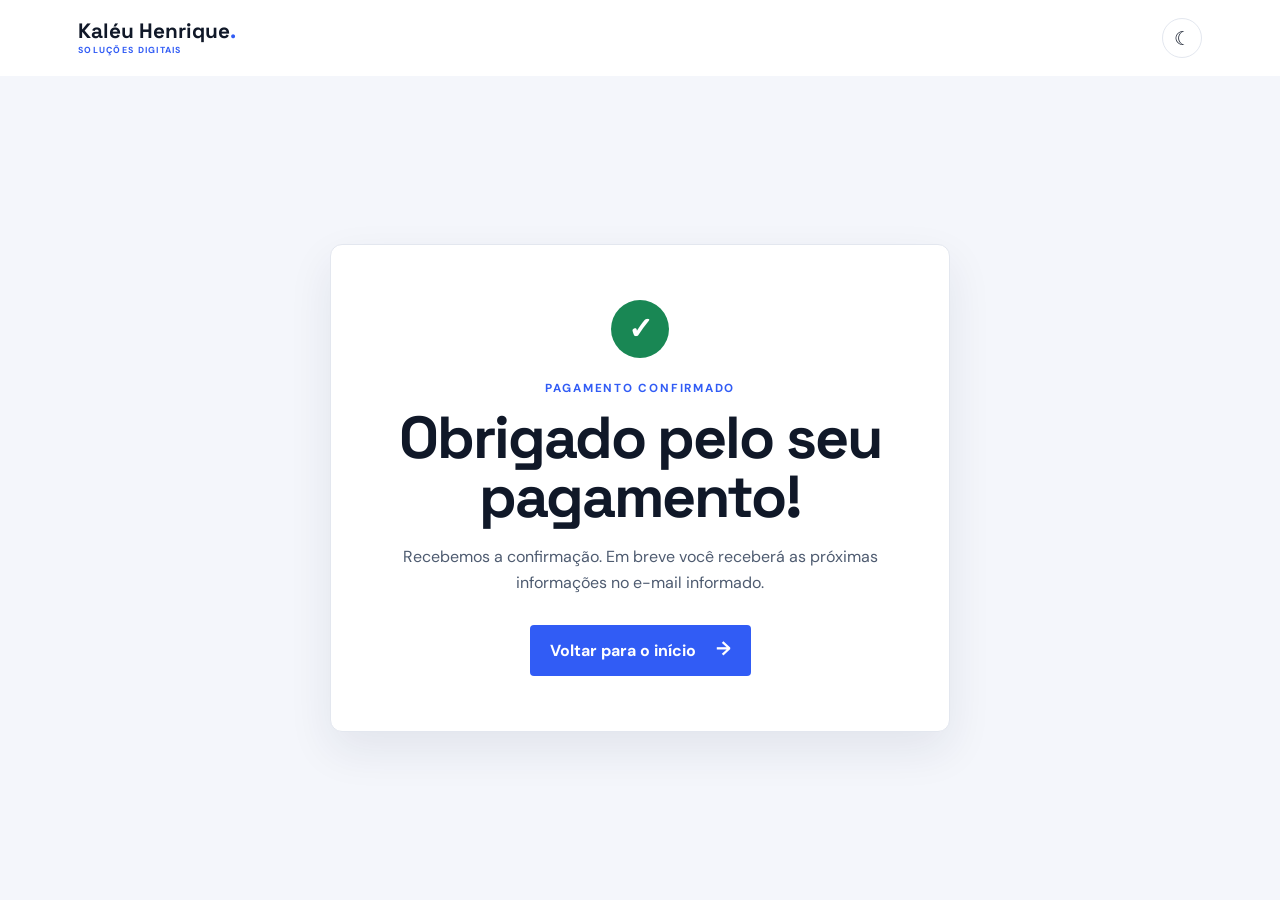
==== pagamento-concluido.html @ 2c9b9743 "Primeira versão do site" ====
<!doctype html>
<html lang="pt-BR">
  <head>
    <meta charset="UTF-8" />
    <meta name="viewport" content="width=device-width, initial-scale=1.0" />
    <meta name="description" content="Pagamento concluído - Kaléu Henrique | Soluções Digitais" />
    <title>Pagamento concluído | Kaléu Henrique | Soluções Digitais</title>
    <link rel="preconnect" href="https://fonts.googleapis.com" />
    <link rel="preconnect" href="https://fonts.gstatic.com" crossorigin />
    <link href="https://fonts.googleapis.com/css2?family=DM+Sans:wght@400;500;700&family=Space+Grotesk:wght@500;600;700&display=swap" rel="stylesheet" />
    <script src="theme.js"></script>
    <link rel="stylesheet" href="style.css" />
  </head>
  <body>
    <header class="cabecalho">
      <a class="logo" href="index.html"><span class="nome-logo">Kaléu Henrique<span>.</span></span><small>Soluções Digitais</small></a>
      <button class="botao-tema" id="alternar-tema" type="button"><span class="icone-tema" aria-hidden="true">☾</span></button>
    </header>
    <main class="pagina-status">
      <section class="cartao-status sucesso">
        <span class="icone-status" aria-hidden="true">✓</span>
        <p class="sobretitulo">PAGAMENTO CONFIRMADO</p>
        <h1>Obrigado pelo seu pagamento!</h1>
        <p>Recebemos a confirmação. Em breve você receberá as próximas informações no e-mail informado.</p>
        <a class="botao-principal" href="index.html">Voltar para o início <span>→</span></a>
      </section>
    </main>
  </body>
</html>
---- style.css ----
/* ==================== Variáveis e estilos globais ==================== */
:root {
  color-scheme: light;
  --escuro: #101828;
  --azul: #315cf5;
  --claro: #f4f6fb;
  --texto: #4e5b70;
  --borda: #e3e7ef;
  --superficie: #fff;
  --painel-forte: #101828;
  --texto-em-painel: #fff;
  --sombra-cartao: #cfd7fb;
  --sombra-flutuante: #15234b15;
  --fundo-sobreposto: #0a102080;
}

:root[data-theme="escuro"] {
  color-scheme: dark;
  --escuro: #f2f5ff;
  --azul: #86a0ff;
  --claro: #0c1423;
  --texto: #bdc8dc;
  --borda: #293750;
  --superficie: #131d2e;
  --painel-forte: #1b2940;
  --texto-em-painel: #fff;
  --sombra-cartao: #263b6a;
  --sombra-flutuante: #0000003d;
  --fundo-sobreposto: #020611b8;
}

* { box-sizing: border-box; }

html { scroll-behavior: smooth; }

body {
  margin: 0;
  color: var(--escuro);
  background: var(--superficie);
  font-family: "DM Sans", sans-serif;
}

h1, h2, p { margin-top: 0; }

h1, h2, .logo { font-family: "Space Grotesk", sans-serif; }

h2 {
  font-size: clamp(2rem, 4vw, 3.2rem);
  letter-spacing: -0.07rem;
}

button { font: inherit; cursor: pointer; }

button, a { -webkit-tap-highlight-color: transparent; }

.sobretitulo {
  color: var(--azul);
  font-size: 0.73rem;
  font-weight: 700;
  letter-spacing: 0.11rem;
}

/* ==================== Componentes reutilizáveis ==================== */
.botao-principal {
  display: inline-flex;
  justify-content: center;
  gap: 20px;
  padding: 15px 20px;
  border: 0;
  border-radius: 4px;
  background: var(--azul);
  color: var(--texto-em-painel);
  text-decoration: none;
  font-weight: 700;
  transition: transform 0.18s ease, box-shadow 0.18s ease, background 0.18s ease;
}

.botao-principal span {
  font-size: 1.2rem;
  line-height: 0.9;
}

.botao-principal:hover {
  transform: translateY(-3px);
  box-shadow: 0 8px 18px #1d43c24d;
}

.botao-principal:active {
  transform: translateY(1px) scale(0.98);
  box-shadow: none;
}

/* ==================== Cabeçalho ==================== */
.cabecalho {
  display: flex;
  align-items: center;
  justify-content: space-between;
  max-width: 1180px;
  height: 76px;
  margin: auto;
  padding: 0 28px;
}

.acoes-cabecalho {
  display: flex;
  align-items: center;
  gap: 10px;
}

.logo {
  display: grid;
  color: var(--escuro);
  text-decoration: none;
  line-height: 1;
}

.nome-logo {
  font-size: 1.3rem;
  font-weight: 700;
}

.nome-logo span { color: var(--azul); }

.logo small {
  margin-top: 4px;
  color: var(--azul);
  font-family: "DM Sans", sans-serif;
  font-size: 0.55rem;
  font-weight: 700;
  letter-spacing: 0.08rem;
  text-transform: uppercase;
}

nav {
  display: flex;
  gap: 28px;
}

nav a {
  color: var(--texto);
  text-decoration: none;
  font-size: 0.94rem;
}

nav a:hover { color: var(--azul); }

.botao-carrinho {
  padding: 10px 14px 10px 17px;
  border: 0;
  border-radius: 99px;
  background: var(--painel-forte);
  color: var(--texto-em-painel);
  transition: transform 0.18s ease, background 0.18s ease;
}

.botao-carrinho:hover { transform: translateY(-2px); background: var(--azul); }
.botao-carrinho:active { transform: translateY(1px) scale(0.97); }

.botao-tema {
  display: grid;
  place-items: center;
  width: 40px;
  height: 40px;
  border: 1px solid var(--borda);
  border-radius: 50%;
  background: var(--superficie);
  color: var(--escuro);
  font-size: 1.2rem;
  transition: transform 0.2s ease, background 0.2s ease, color 0.2s ease;
}

.botao-tema:hover { transform: translateY(-2px) rotate(12deg); background: var(--claro); }
.botao-tema:active { transform: translateY(1px) scale(0.94); }

#contador-carrinho {
  display: inline-grid;
  place-items: center;
  width: 20px;
  height: 20px;
  margin-left: 6px;
  border-radius: 50%;
  background: var(--texto-em-painel);
  color: var(--painel-forte);
  font-size: 0.75rem;
  font-weight: 700;
}

/* ==================== Seção principal ==================== */
.hero {
  display: grid;
  grid-template-columns: 1.1fr 0.9fr;
  align-items: center;
  gap: 90px;
  min-height: 570px;
  padding: 90px max(28px, calc((100vw - 1124px) / 2));
  background: var(--claro);
}

.hero h1 {
  max-width: 650px;
  margin-bottom: 26px;
  font-size: clamp(3rem, 6vw, 5.4rem);
  line-height: 0.98;
  letter-spacing: -0.22rem;
}

.texto-hero {
  max-width: 500px;
  margin-bottom: 34px;
  color: var(--texto);
  font-size: 1.1rem;
  line-height: 1.65;
}

.hero .sobretitulo,
.hero h1,
.texto-hero,
.hero .botao-principal {
  opacity: 0;
  animation: entrada-abertura 0.8s cubic-bezier(0.22, 1, 0.36, 1) forwards;
}

.hero h1 { animation-delay: 0.12s; }
.texto-hero { animation-delay: 0.24s; }
.hero .botao-principal { animation-delay: 0.36s; }

.cartao-hero {
  position: relative;
  min-height: 310px;
  perspective: 1000px;
  -webkit-perspective: 1000px;
}

.cartao-interior {
  position: relative;
  width: 100%;
  min-height: 310px;
  transform-style: preserve-3d;
  -webkit-transform-style: preserve-3d;
  will-change: transform;
  animation: girar-cartao 12s cubic-bezier(0.45, 0.05, 0.55, 0.95) infinite;
}

.face-cartao {
  position: absolute;
  inset: 0;
  padding: 38px;
  border-radius: 10px;
  background: var(--painel-forte);
  color: var(--texto-em-painel);
  backface-visibility: hidden;
  -webkit-backface-visibility: hidden;
  box-shadow: 16px 16px 0 var(--sombra-cartao);
}

.frente-cartao {
  transform: translateZ(1px);
  -webkit-transform: translateZ(1px);
  animation: visibilidade-frente 12s linear infinite;
}

.face-cartao p { opacity: 0.6; }

.face-cartao strong {
  font-family: "Space Grotesk", sans-serif;
  font-size: 1.8rem;
}

.verso-cartao {
  display: flex;
  flex-direction: column;
  justify-content: center;
  background: var(--azul);
  transform: rotateY(180deg) translateZ(1px);
  -webkit-transform: rotateY(180deg) translateZ(1px);
  animation: visibilidade-verso 12s linear infinite;
}

.verso-cartao p { margin-bottom: 14px; font-size: 0.72rem; letter-spacing: 0.1rem; }
.verso-cartao strong { max-width: 275px; font-size: 2.25rem; line-height: 1.02; }
.verso-cartao span { margin-top: 34px; font-size: 0.85rem; font-weight: 700; }

.linhas-codigo {
  display: grid;
  gap: 12px;
  margin: 48px 0;
}

.linhas-codigo i {
  height: 9px;
  border-radius: 20px;
  background: #4f6ff5;
  transform-origin: left;
  animation: pulsar-linha 2.5s ease-in-out infinite;
}

.linhas-codigo i:nth-child(2) { width: 70%; background: #93a7ff; animation-delay: 0.2s; }
.linhas-codigo i:nth-child(3) { width: 85%; background: var(--texto-em-painel); animation-delay: 0.4s; }
.linhas-codigo i:nth-child(4) { width: 45%; animation-delay: 0.6s; }
.linhas-codigo i:nth-child(5) { width: 64%; background: #93a7ff; animation-delay: 0.8s; }

/* ==================== Seções e serviços ==================== */
.secao {
  max-width: 1124px;
  margin: auto;
  padding: 110px 0;
}

.titulo-secao {
  display: flex;
  align-items: end;
  justify-content: space-between;
  margin-bottom: 45px;
}

.titulo-secao h2 { margin-bottom: 0; }

.titulo-secao > p {
  max-width: 355px;
  margin-bottom: 8px;
  color: var(--texto);
  line-height: 1.55;
}

.grade-servicos {
  display: grid;
  grid-template-columns: repeat(3, 1fr);
  gap: 18px;
}

.servico {
  display: flex;
  flex-direction: column;
  min-height: 270px;
  padding: 27px;
  border: 1px solid var(--borda);
  border-radius: 8px;
  transition: 0.2s;
}

.servico:hover {
  transform: translateY(-5px);
  box-shadow: 0 12px 28px var(--sombra-flutuante);
}

.icone {
  color: var(--azul);
  font-size: 1.45rem;
}

.servico h3 {
  margin: 35px 0 10px;
  font-family: "Space Grotesk", sans-serif;
  font-size: 1.25rem;
}

.servico p {
  color: var(--texto);
  font-size: 0.92rem;
  line-height: 1.5;
}

.preco {
  display: flex;
  align-items: center;
  justify-content: space-between;
  margin-top: auto;
  font-weight: 700;
}

.adicionar {
  padding: 8px 12px;
  border: 1px solid var(--escuro);
  border-radius: 4px;
  background: var(--superficie);
  color: var(--escuro);
  font-size: 0.8rem;
  font-weight: 700;
  transition: transform 0.18s ease, background 0.18s ease, color 0.18s ease;
}

.adicionar:hover { background: var(--painel-forte); color: var(--texto-em-painel); }
.adicionar:active { transform: translateY(2px) scale(0.96); }

/* ==================== Sobre, contato e rodapé ==================== */
.sobre {
  max-width: 760px;
  margin-left: max(28px, calc((100vw - 1124px) / 2));
  padding-top: 15px;
}

.sobre p:last-child {
  max-width: 610px;
  color: var(--texto);
  font-size: 1.1rem;
  line-height: 1.65;
}

.contato {
  display: flex;
  align-items: center;
  justify-content: space-between;
  gap: 25px;
  padding: 64px max(28px, calc((100vw - 1124px) / 2));
  background: var(--azul);
  color: var(--texto-em-painel);
}

.contato .sobretitulo { color: #cdd7ff; }
.contato h2 { margin: 0; }
.claro { background: var(--superficie); color: var(--escuro); }

.contato-acoes {
  display: grid;
  justify-items: end;
  gap: 16px;
}

.redes-sociais {
  display: flex;
  flex-wrap: wrap;
  justify-content: end;
  gap: 16px;
}

.redes-sociais a {
  display: grid;
  place-items: center;
  width: 38px;
  height: 38px;
  border: 1px solid #ffffff80;
  border-radius: 50%;
  color: var(--texto-em-painel);
  text-decoration: none;
  transition: border-color 0.2s ease, background 0.2s ease, transform 0.2s ease;
}

.redes-sociais a:hover {
  border-color: var(--texto-em-painel);
  background: #ffffff1f;
  transform: translateY(-2px);
}

.redes-sociais img {
  width: 20px;
  height: 20px;
  object-fit: contain;
  display: block;
}

footer {
  padding: 28px;
  color: var(--texto);
  text-align: center;
  font-size: 0.85rem;
}

/* ==================== Páginas de status do pagamento ==================== */
.pagina-status {
  display: grid;
  place-items: center;
  min-height: calc(100vh - 76px);
  padding: 28px;
  background: var(--claro);
}

.cartao-status {
  max-width: 620px;
  padding: 55px;
  border: 1px solid var(--borda);
  border-radius: 12px;
  background: var(--superficie);
  text-align: center;
  box-shadow: 0 18px 45px var(--sombra-flutuante);
}

.cartao-status h1 {
  margin-bottom: 18px;
  font-size: clamp(2.1rem, 5vw, 3.7rem);
  line-height: 1;
  letter-spacing: -0.13rem;
}

.cartao-status > p:not(.sobretitulo) {
  margin-bottom: 30px;
  color: var(--texto);
  line-height: 1.6;
}

.icone-status {
  display: grid;
  place-items: center;
  width: 58px;
  height: 58px;
  margin: 0 auto 22px;
  border-radius: 50%;
  color: var(--texto-em-painel);
  font-size: 1.9rem;
  font-weight: 700;
}

.sucesso .icone-status { background: #198754; }
.erro .icone-status { background: #c12626; }
.erro .sobretitulo { color: #c12626; }

/* ==================== Painel de orçamento ==================== */
.fundo-painel {
  position: fixed;
  inset: 0;
  background: var(--fundo-sobreposto);
  opacity: 0;
  pointer-events: none;
  transition: 0.25s;
}

.painel-carrinho {
  position: fixed;
  z-index: 2;
  top: 0;
  right: 0;
  display: flex;
  flex-direction: column;
  width: min(430px, 100%);
  height: 100vh;
  padding: 28px;
  background: var(--superficie);
  transform: translateX(100%);
  transition: 0.3s;
}

.painel-carrinho.aberto { transform: none; }
.fundo-painel.visivel { opacity: 1; pointer-events: auto; }

.topo-painel {
  display: flex;
  justify-content: space-between;
}

.topo-painel h2 { margin-bottom: 0; }

.fechar {
  border: 0;
  background: transparent;
  font-size: 2rem;
  line-height: 1;
}

.itens-carrinho {
  flex: 1;
  margin-top: 32px;
  overflow: auto;
}

.item-carrinho {
  display: flex;
  justify-content: space-between;
  padding: 16px 0;
  border-bottom: 1px solid var(--borda);
}

.item-carrinho button {
  padding: 0;
  border: 0;
  background: none;
  color: #c12626;
}

.vazio { color: var(--texto); }

.rodape-painel {
  padding-top: 18px;
  border-top: 1px solid var(--borda);
}

.rodape-painel p {
  display: flex;
  justify-content: space-between;
}

.rodape-painel .botao-principal { width: 100%; }

.rodape-painel .botao-principal:disabled {
  opacity: 0.45;
  cursor: not-allowed;
}

/* ==================== Modal e formulário ==================== */
dialog {
  width: min(540px, calc(100% - 32px));
  padding: 34px;
  border: 0;
  border-radius: 10px;
  box-shadow: 0 20px 55px var(--sombra-flutuante);
}

dialog::backdrop { background: var(--fundo-sobreposto); }

.fechar-modal {
  position: absolute;
  top: 18px;
  right: 18px;
}

dialog h2 { font-size: 2rem; }

.resumo-selecao {
  margin-bottom: 20px;
  color: var(--texto);
  line-height: 1.5;
}

.resumo-selecao strong { color: var(--escuro); }

form { display: grid; gap: 16px; }

label {
  display: grid;
  gap: 7px;
  font-size: 0.9rem;
  font-weight: 700;
}

input, textarea {
  width: 100%;
  padding: 11px;
  border: 1px solid var(--borda);
  border-radius: 4px;
  font: inherit;
}

textarea { resize: vertical; }

.campo-antispam {
  position: absolute;
  width: 1px;
  height: 1px;
  margin: -1px;
  padding: 0;
  overflow: hidden;
  clip: rect(0 0 0 0);
  border: 0;
}

.mensagem-sucesso {
  margin: 15px 0 0;
  color: #16713b;
  font-weight: 700;
}

/* ==================== Textos animados pela rolagem ==================== */
.revelar-scroll {
  opacity: 0;
  transform: translateY(30px);
  transition: opacity 0.72s ease, transform 0.72s cubic-bezier(0.22, 1, 0.36, 1);
}

.revelar-scroll.visivel {
  opacity: 1;
  transform: translateY(0);
}

/* ==================== Animações ==================== */
@keyframes entrada-abertura {
  from {
    opacity: 0;
    transform: translateY(32px);
  }
  to {
    opacity: 1;
    transform: translateY(0);
  }
}

@keyframes girar-cartao {
  0%, 28% {
    transform: translateY(0) rotateX(7deg) rotateY(-8deg) rotateZ(3deg);
  }
  38%, 58% {
    transform: translateY(-10px) rotateX(4deg) rotateY(180deg) rotateZ(-3deg);
  }
  68% {
    transform: translateY(-4px) rotateX(6deg) rotateY(198deg) rotateZ(-2deg);
  }
  100% {
    transform: translateY(0) rotateX(7deg) rotateY(352deg) rotateZ(3deg);
  }
}

@keyframes pulsar-linha {
  0%, 100% { transform: scaleX(1); opacity: 1; }
  50% { transform: scaleX(0.82); opacity: 0.65; }
}

/* Evita o vazamento da face oposta no Safari do iOS durante o giro 3D. */
@keyframes visibilidade-frente {
  0%, 30% { opacity: 1; }
  35%, 80% { opacity: 0; }
  86%, 100% { opacity: 1; }
}

@keyframes visibilidade-verso {
  0%, 30% { opacity: 0; }
  35%, 80% { opacity: 1; }
  86%, 100% { opacity: 0; }
}

@keyframes piscar {
  0%, 100% { opacity: 1; }
  50% { opacity: 0.2; }
}

/* ==================== Responsividade ==================== */
@media (max-width: 720px) {
  .cabecalho { padding: 0 20px; }
  nav { display: none; }

  .hero {
    grid-template-columns: 1fr;
    gap: 50px;
    min-height: 0;
    padding: 68px 28px;
  }

  .hero h1 { letter-spacing: -0.14rem; }
  .cartao-hero, .cartao-interior { min-height: 280px; }

  .face-cartao { padding: 28px; }
  .face-cartao strong { font-size: 1.55rem; line-height: 1.12; }
  .linhas-codigo { margin: 34px 0; }
  .verso-cartao strong { font-size: 1.85rem; }

  .secao { padding: 75px 28px; }

  .titulo-secao, .contato {
    flex-direction: column;
    align-items: start;
  }

  .titulo-secao > p { margin: 0; }
  .grade-servicos { grid-template-columns: 1fr; }
  .sobre { margin: 0; }

  .contato { padding: 55px 28px; }
  .contato h2 { font-size: 2.3rem; }
  .contato-acoes { justify-items: start; }
  .redes-sociais { justify-content: start; }

  .cartao-status { padding: 38px 24px; }
}

@media (max-width: 380px) {
  .cartao-hero, .cartao-interior { min-height: 260px; }
  .face-cartao { padding: 24px; }
  .linhas-codigo { margin: 28px 0; }
}

@media (prefers-reduced-motion: reduce) {
  *, *::before, *::after {
    scroll-behavior: auto !important;
    animation-duration: 0.01ms !important;
    animation-iteration-count: 1 !important;
    transition-duration: 0.01ms !important;
  }
}
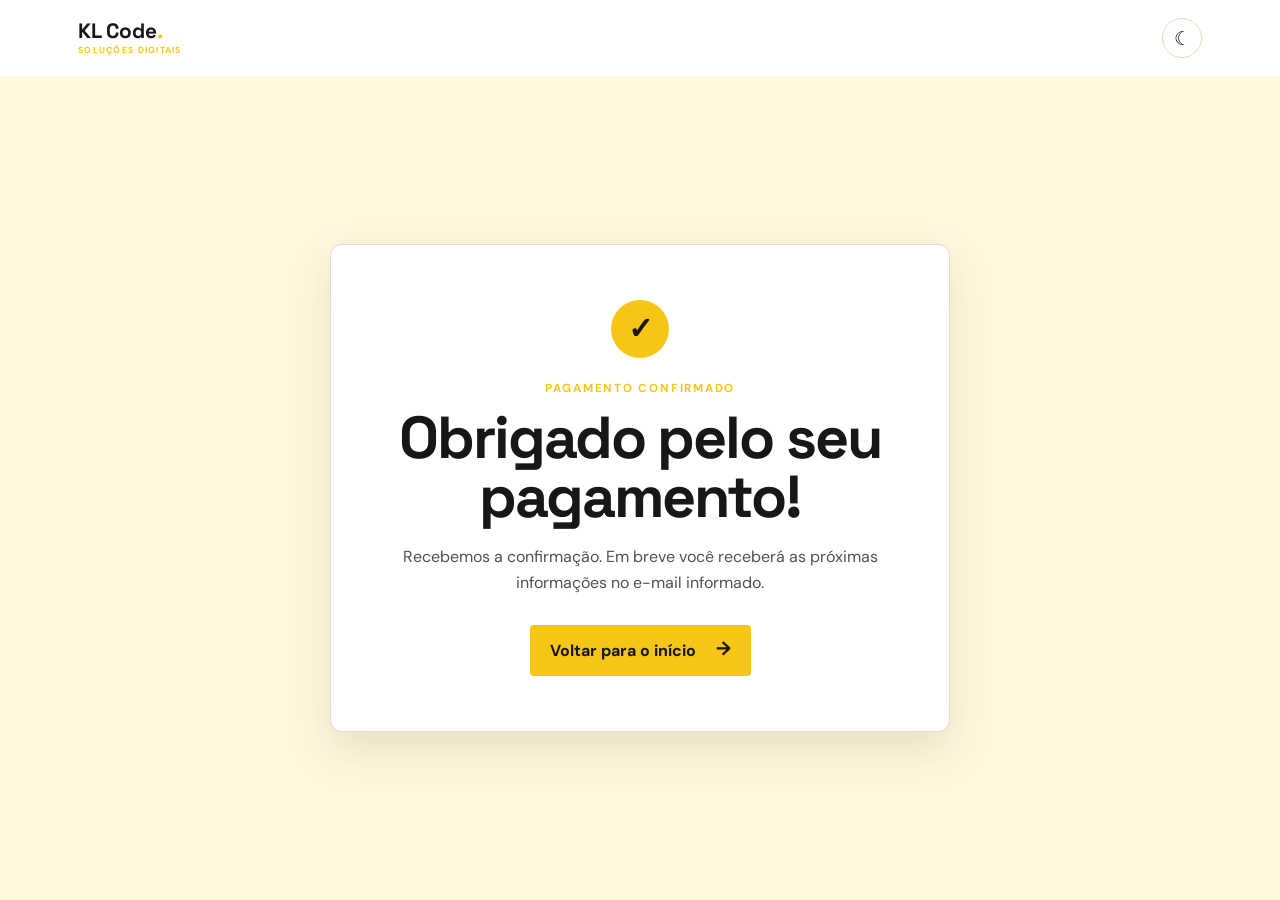
==== commit e63ba2a7: "Atualiza identidade visual da KL Code" ====
--- a/pagamento-concluido.html
+++ b/pagamento-concluido.html
@@ -1,10 +1,11 @@
 <!doctype html>
 <html lang="pt-BR">
   <head>
+    <!-- Metadados, fontes e estilos compartilhados com o site principal. -->
     <meta charset="UTF-8" />
     <meta name="viewport" content="width=device-width, initial-scale=1.0" />
-    <meta name="description" content="Pagamento concluído - Kaléu Henrique | Soluções Digitais" />
-    <title>Pagamento concluído | Kaléu Henrique | Soluções Digitais</title>
+    <meta name="description" content="Pagamento concluído - KL Code | Soluções Digitais" />
+    <title>Pagamento concluído | KL Code | Soluções Digitais</title>
     <link rel="preconnect" href="https://fonts.googleapis.com" />
     <link rel="preconnect" href="https://fonts.gstatic.com" crossorigin />
     <link href="https://fonts.googleapis.com/css2?family=DM+Sans:wght@400;500;700&family=Space+Grotesk:wght@500;600;700&display=swap" rel="stylesheet" />
@@ -12,10 +13,12 @@
     <link rel="stylesheet" href="style.css" />
   </head>
   <body>
+    <!-- Cabeçalho simplificado para retornar à página inicial. -->
     <header class="cabecalho">
-      <a class="logo" href="index.html"><span class="nome-logo">Kaléu Henrique<span>.</span></span><small>Soluções Digitais</small></a>
+      <a class="logo" href="index.html"><span class="nome-logo">KL Code<span>.</span></span><small>Soluções Digitais</small></a>
       <button class="botao-tema" id="alternar-tema" type="button"><span class="icone-tema" aria-hidden="true">☾</span></button>
     </header>
+    <!-- Mensagem exibida quando o pagamento é confirmado. -->
     <main class="pagina-status">
       <section class="cartao-status sucesso">
         <span class="icone-status" aria-hidden="true">✓</span>
--- a/style.css
+++ b/style.css
@@ -1,36 +1,46 @@
 /* ==================== Variáveis e estilos globais ==================== */
 :root {
+  /* Paleta padrão usada no tema claro. */
   color-scheme: light;
-  --escuro: #101828;
-  --azul: #315cf5;
-  --claro: #f4f6fb;
-  --texto: #4e5b70;
-  --borda: #e3e7ef;
+  --escuro: #171717;
+  --amarelo: #f6c515;
+  --amarelo-claro: #ffe48a;
+  --amarelo-escuro: #6b5200;
+  --claro: #fff8df;
+  --texto: #515151;
+  --borda: #e5dcc4;
   --superficie: #fff;
-  --painel-forte: #101828;
+  --painel-forte: #171717;
   --texto-em-painel: #fff;
-  --sombra-cartao: #cfd7fb;
-  --sombra-flutuante: #15234b15;
-  --fundo-sobreposto: #0a102080;
+  --texto-em-destaque: #171717;
+  --sombra-cartao: #e8be35;
+  --sombra-flutuante: #3d2f081f;
+  --fundo-sobreposto: #17171780;
 }
 
 :root[data-theme="escuro"] {
+  /* Sobrescreve a paleta quando o atributo data-theme for "escuro". */
   color-scheme: dark;
-  --escuro: #f2f5ff;
-  --azul: #86a0ff;
-  --claro: #0c1423;
-  --texto: #bdc8dc;
-  --borda: #293750;
-  --superficie: #131d2e;
-  --painel-forte: #1b2940;
+  --escuro: #f8f8f8;
+  --amarelo: #ffd54a;
+  --amarelo-claro: #ffe891;
+  --amarelo-escuro: #171717;
+  --claro: #1a1a1a;
+  --texto: #d0d0d0;
+  --borda: #404040;
+  --superficie: #101010;
+  --painel-forte: #242424;
   --texto-em-painel: #fff;
-  --sombra-cartao: #263b6a;
-  --sombra-flutuante: #0000003d;
-  --fundo-sobreposto: #020611b8;
-}
-
+  --texto-em-destaque: #171717;
+  --sombra-cartao: #755c09;
+  --sombra-flutuante: #00000066;
+  --fundo-sobreposto: #000000b8;
+}
+
+/* Faz largura e altura incluírem bordas e preenchimentos. */
 * { box-sizing: border-box; }
 
+/* Ativa a navegação suave pelos links internos da página. */
 html { scroll-behavior: smooth; }
 
 body {
@@ -40,6 +50,7 @@
   font-family: "DM Sans", sans-serif;
 }
 
+/* Remove a margem superior padrão dos textos para um espaçamento controlado. */
 h1, h2, p { margin-top: 0; }
 
 h1, h2, .logo { font-family: "Space Grotesk", sans-serif; }
@@ -49,12 +60,13 @@
   letter-spacing: -0.07rem;
 }
 
+/* Faz botões herdarem a fonte e exibirem o cursor de ação. */
 button { font: inherit; cursor: pointer; }
 
 button, a { -webkit-tap-highlight-color: transparent; }
 
 .sobretitulo {
-  color: var(--azul);
+  color: var(--amarelo);
   font-size: 0.73rem;
   font-weight: 700;
   letter-spacing: 0.11rem;
@@ -62,14 +74,15 @@
 
 /* ==================== Componentes reutilizáveis ==================== */
 .botao-principal {
+  /* Botão-base reutilizado em chamadas para ação e no formulário. */
   display: inline-flex;
   justify-content: center;
   gap: 20px;
   padding: 15px 20px;
   border: 0;
   border-radius: 4px;
-  background: var(--azul);
-  color: var(--texto-em-painel);
+  background: var(--amarelo);
+  color: var(--texto-em-destaque);
   text-decoration: none;
   font-weight: 700;
   transition: transform 0.18s ease, box-shadow 0.18s ease, background 0.18s ease;
@@ -82,7 +95,7 @@
 
 .botao-principal:hover {
   transform: translateY(-3px);
-  box-shadow: 0 8px 18px #1d43c24d;
+  box-shadow: 0 8px 18px #8d6d0c4d;
 }
 
 .botao-principal:active {
@@ -92,6 +105,7 @@
 
 /* ==================== Cabeçalho ==================== */
 .cabecalho {
+  /* Mantém os elementos do cabeçalho alinhados e limitados à largura do site. */
   display: flex;
   align-items: center;
   justify-content: space-between;
@@ -119,11 +133,11 @@
   font-weight: 700;
 }
 
-.nome-logo span { color: var(--azul); }
+.nome-logo span { color: var(--amarelo); }
 
 .logo small {
   margin-top: 4px;
-  color: var(--azul);
+  color: var(--amarelo);
   font-family: "DM Sans", sans-serif;
   font-size: 0.55rem;
   font-weight: 700;
@@ -142,7 +156,7 @@
   font-size: 0.94rem;
 }
 
-nav a:hover { color: var(--azul); }
+nav a:hover { color: var(--amarelo); }
 
 .botao-carrinho {
   padding: 10px 14px 10px 17px;
@@ -153,7 +167,7 @@
   transition: transform 0.18s ease, background 0.18s ease;
 }
 
-.botao-carrinho:hover { transform: translateY(-2px); background: var(--azul); }
+.botao-carrinho:hover { transform: translateY(-2px); background: var(--amarelo); color: var(--texto-em-destaque); }
 .botao-carrinho:active { transform: translateY(1px) scale(0.97); }
 
 .botao-tema {
@@ -187,6 +201,7 @@
 
 /* ==================== Seção principal ==================== */
 .hero {
+  /* Organiza a introdução em duas colunas: texto e cartão animado. */
   display: grid;
   grid-template-columns: 1.1fr 0.9fr;
   align-items: center;
@@ -232,6 +247,7 @@
 }
 
 .cartao-interior {
+  /* Elemento 3D que recebe a animação de rotação contínua. */
   position: relative;
   width: 100%;
   min-height: 310px;
@@ -270,7 +286,8 @@
   display: flex;
   flex-direction: column;
   justify-content: center;
-  background: var(--azul);
+  background: var(--amarelo);
+  color: var(--texto-em-destaque);
   transform: rotateY(180deg) translateZ(1px);
   -webkit-transform: rotateY(180deg) translateZ(1px);
   animation: visibilidade-verso 12s linear infinite;
@@ -289,15 +306,15 @@
 .linhas-codigo i {
   height: 9px;
   border-radius: 20px;
-  background: #4f6ff5;
+  background: var(--amarelo);
   transform-origin: left;
   animation: pulsar-linha 2.5s ease-in-out infinite;
 }
 
-.linhas-codigo i:nth-child(2) { width: 70%; background: #93a7ff; animation-delay: 0.2s; }
+.linhas-codigo i:nth-child(2) { width: 70%; background: var(--amarelo-claro); animation-delay: 0.2s; }
 .linhas-codigo i:nth-child(3) { width: 85%; background: var(--texto-em-painel); animation-delay: 0.4s; }
 .linhas-codigo i:nth-child(4) { width: 45%; animation-delay: 0.6s; }
-.linhas-codigo i:nth-child(5) { width: 64%; background: #93a7ff; animation-delay: 0.8s; }
+.linhas-codigo i:nth-child(5) { width: 64%; background: var(--amarelo-claro); animation-delay: 0.8s; }
 
 /* ==================== Seções e serviços ==================== */
 .secao {
@@ -323,12 +340,14 @@
 }
 
 .grade-servicos {
+  /* Grade de três colunas para os cartões criados pelo JavaScript. */
   display: grid;
   grid-template-columns: repeat(3, 1fr);
   gap: 18px;
 }
 
 .servico {
+  /* Cartão individual de cada serviço disponível. */
   display: flex;
   flex-direction: column;
   min-height: 270px;
@@ -344,7 +363,7 @@
 }
 
 .icone {
-  color: var(--azul);
+  color: var(--amarelo);
   font-size: 1.45rem;
 }
 
@@ -397,16 +416,17 @@
 }
 
 .contato {
+  /* Faixa de destaque com informações e ações de contato. */
   display: flex;
   align-items: center;
   justify-content: space-between;
   gap: 25px;
   padding: 64px max(28px, calc((100vw - 1124px) / 2));
-  background: var(--azul);
-  color: var(--texto-em-painel);
-}
-
-.contato .sobretitulo { color: #cdd7ff; }
+  background: var(--amarelo);
+  color: var(--texto-em-destaque);
+}
+
+.contato .sobretitulo { color: var(--amarelo-escuro); }
 .contato h2 { margin: 0; }
 .claro { background: var(--superficie); color: var(--escuro); }
 
@@ -457,6 +477,7 @@
 
 /* ==================== Páginas de status do pagamento ==================== */
 .pagina-status {
+  /* Centraliza o cartão de confirmação ou de erro do pagamento. */
   display: grid;
   place-items: center;
   min-height: calc(100vh - 76px);
@@ -499,12 +520,17 @@
   font-weight: 700;
 }
 
-.sucesso .icone-status { background: #198754; }
-.erro .icone-status { background: #c12626; }
-.erro .sobretitulo { color: #c12626; }
+.sucesso .icone-status,
+.erro .icone-status {
+  background: var(--amarelo);
+  color: var(--texto-em-destaque);
+}
+
+.erro .sobretitulo { color: var(--amarelo); }
 
 /* ==================== Painel de orçamento ==================== */
 .fundo-painel {
+  /* Sobreposição que bloqueia a página enquanto o painel está aberto. */
   position: fixed;
   inset: 0;
   background: var(--fundo-sobreposto);
@@ -514,6 +540,7 @@
 }
 
 .painel-carrinho {
+  /* Painel lateral que entra pela direita da tela. */
   position: fixed;
   z-index: 2;
   top: 0;
@@ -562,7 +589,7 @@
   padding: 0;
   border: 0;
   background: none;
-  color: #c12626;
+  color: var(--amarelo);
 }
 
 .vazio { color: var(--texto); }
@@ -586,6 +613,7 @@
 
 /* ==================== Modal e formulário ==================== */
 dialog {
+  /* Janela modal usada para solicitar os dados do orçamento. */
   width: min(540px, calc(100% - 32px));
   padding: 34px;
   border: 0;
@@ -631,6 +659,7 @@
 textarea { resize: vertical; }
 
 .campo-antispam {
+  /* Mantém o campo anti-spam acessível ao formulário, porém invisível ao visitante. */
   position: absolute;
   width: 1px;
   height: 1px;
@@ -643,24 +672,27 @@
 
 .mensagem-sucesso {
   margin: 15px 0 0;
-  color: #16713b;
+  color: var(--amarelo);
   font-weight: 700;
 }
 
 /* ==================== Textos animados pela rolagem ==================== */
 .revelar-scroll {
+  /* Estado inicial dos elementos animados antes de entrarem na tela. */
   opacity: 0;
   transform: translateY(30px);
   transition: opacity 0.72s ease, transform 0.72s cubic-bezier(0.22, 1, 0.36, 1);
 }
 
 .revelar-scroll.visivel {
+  /* Estado aplicado pelo JavaScript enquanto o elemento estiver visível. */
   opacity: 1;
   transform: translateY(0);
 }
 
 /* ==================== Animações ==================== */
 @keyframes entrada-abertura {
+  /* Entrada gradual dos elementos da primeira seção. */
   from {
     opacity: 0;
     transform: translateY(32px);
@@ -672,6 +704,7 @@
 }
 
 @keyframes girar-cartao {
+  /* Sequência de rotação do cartão tridimensional. */
   0%, 28% {
     transform: translateY(0) rotateX(7deg) rotateY(-8deg) rotateZ(3deg);
   }
@@ -687,6 +720,7 @@
 }
 
 @keyframes pulsar-linha {
+  /* Pulso decorativo das linhas que simulam código. */
   0%, 100% { transform: scaleX(1); opacity: 1; }
   50% { transform: scaleX(0.82); opacity: 0.65; }
 }
@@ -711,6 +745,7 @@
 
 /* ==================== Responsividade ==================== */
 @media (max-width: 720px) {
+  /* Ajustes para telas de celular e tablets menores. */
   .cabecalho { padding: 0 20px; }
   nav { display: none; }
 
@@ -749,12 +784,14 @@
 }
 
 @media (max-width: 380px) {
+  /* Compacta o cartão para telas muito estreitas. */
   .cartao-hero, .cartao-interior { min-height: 260px; }
   .face-cartao { padding: 24px; }
   .linhas-codigo { margin: 28px 0; }
 }
 
 @media (prefers-reduced-motion: reduce) {
+  /* Respeita visitantes que optaram por reduzir movimentos no sistema. */
   *, *::before, *::after {
     scroll-behavior: auto !important;
     animation-duration: 0.01ms !important;
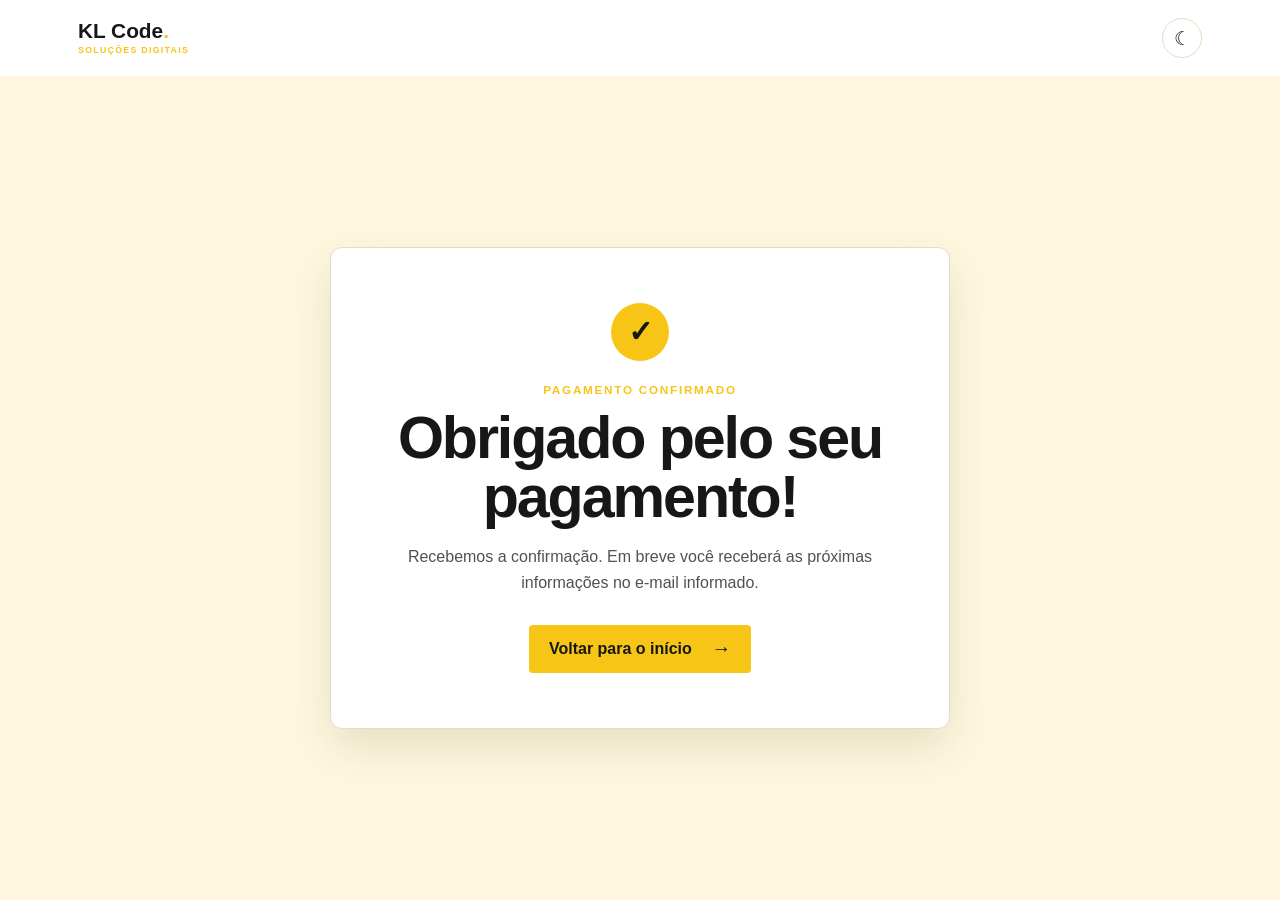
==== commit faab371f: "Melhora a segurança do formulário e do site" ====
--- a/pagamento-concluido.html
+++ b/pagamento-concluido.html
@@ -4,6 +4,8 @@
     <!-- Metadados, fontes e estilos compartilhados com o site principal. -->
     <meta charset="UTF-8" />
     <meta name="viewport" content="width=device-width, initial-scale=1.0" />
+    <meta http-equiv="Content-Security-Policy" content="default-src 'self'; base-uri 'self'; object-src 'none'; script-src 'self'; style-src 'self' https://fonts.googleapis.com; font-src 'self' https://fonts.gstatic.com; img-src 'self' data:; connect-src 'self'; form-action 'self'; upgrade-insecure-requests" />
+    <meta name="referrer" content="strict-origin-when-cross-origin" />
     <meta name="description" content="Pagamento concluído - KL Code | Soluções Digitais" />
     <title>Pagamento concluído | KL Code | Soluções Digitais</title>
     <link rel="preconnect" href="https://fonts.googleapis.com" />
--- a/style.css
+++ b/style.css
@@ -641,6 +641,8 @@
 
 form { display: grid; gap: 16px; }
 
+.h-captcha { min-height: 78px; }
+
 label {
   display: grid;
   gap: 7px;
